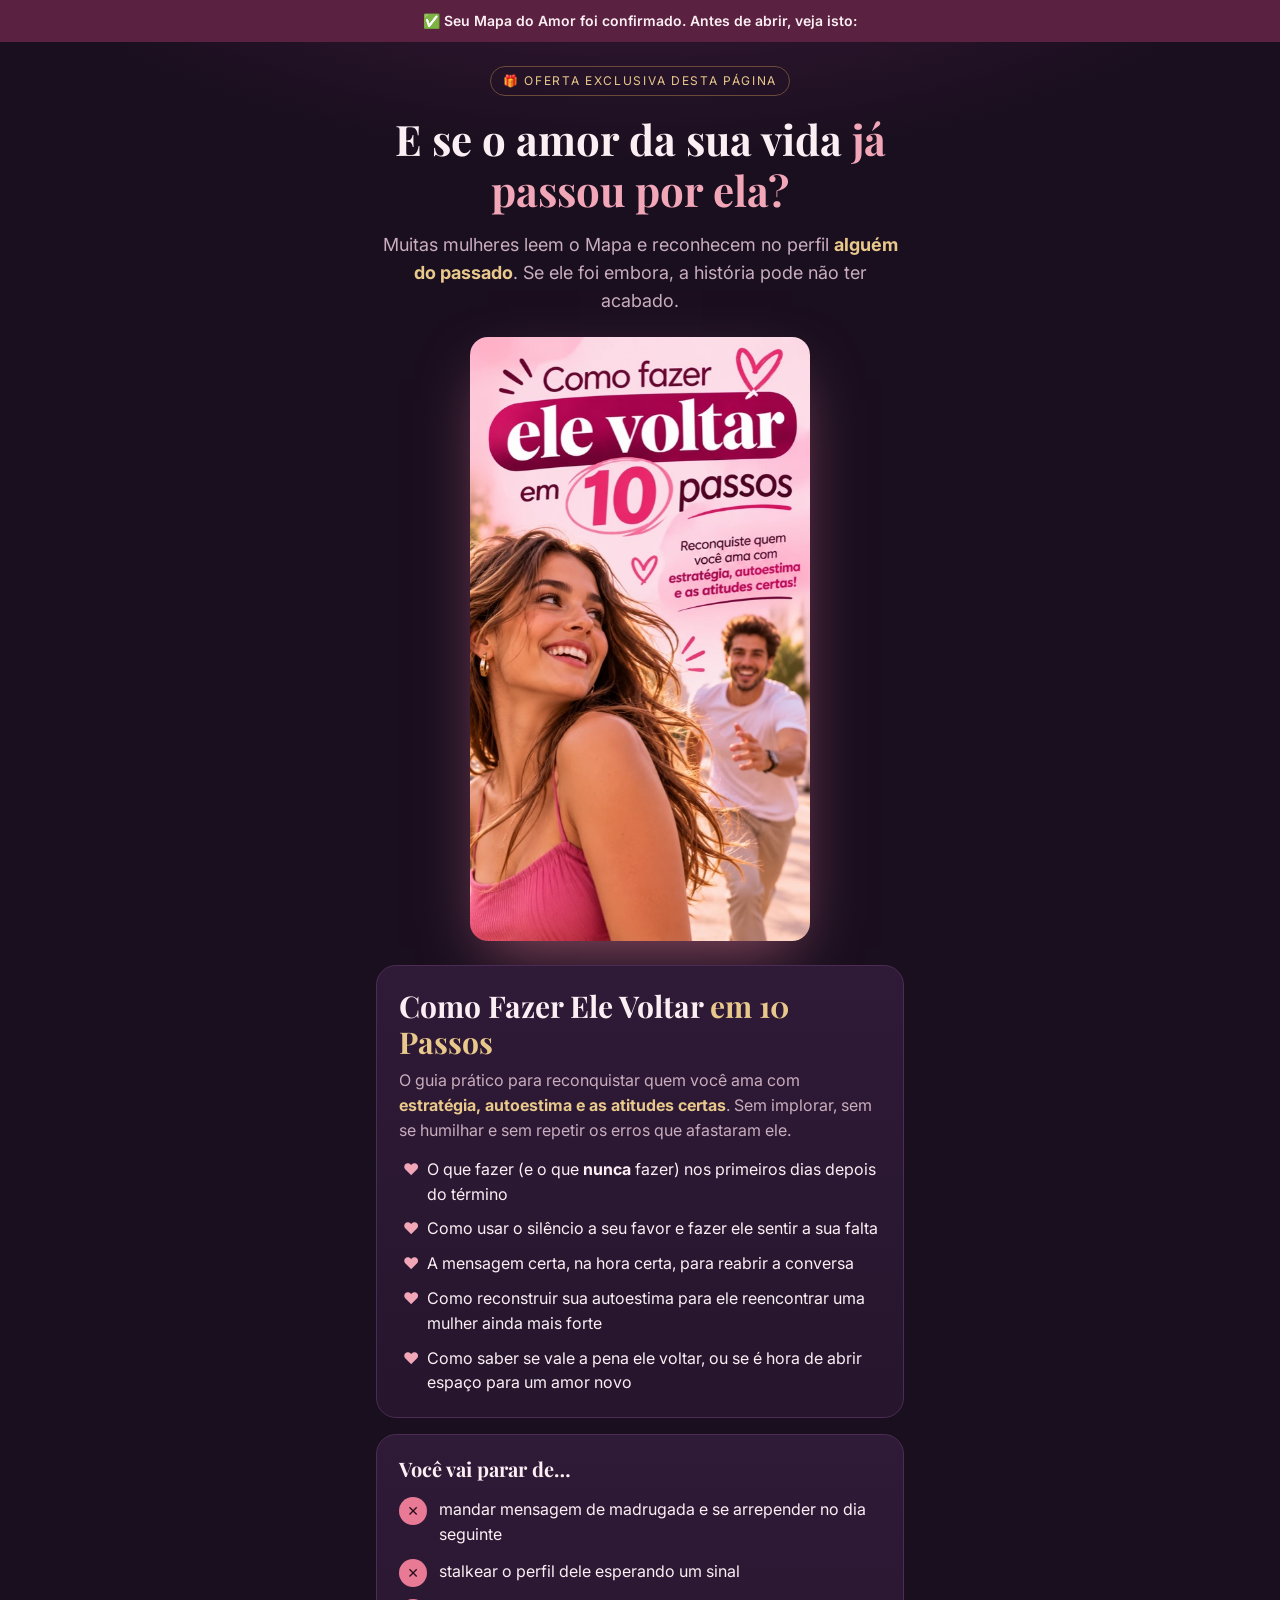
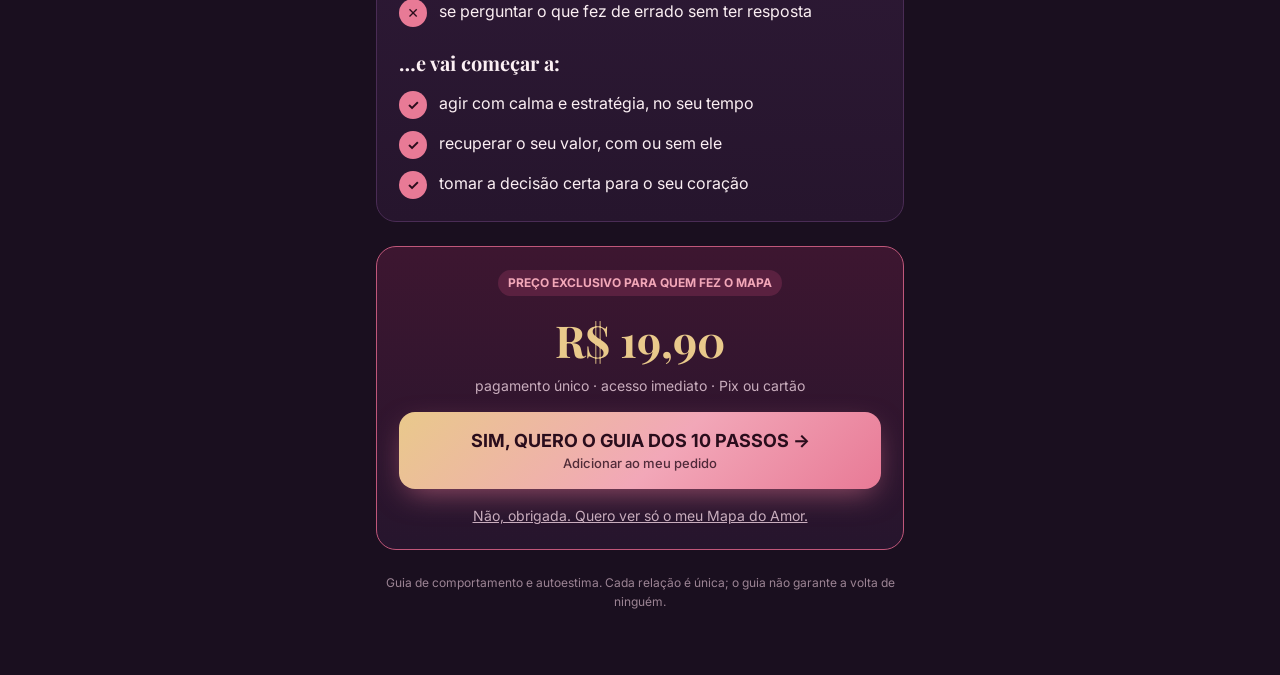
==== ele-voltar.html @ 4bc2d8f6 "Add files via upload" ====
<!doctype html>
<html lang="pt-BR">
<head>
<meta charset="utf-8">
<meta name="viewport" content="width=device-width,initial-scale=1">
<meta name="robots" content="noindex">
<title>Como Fazer Ele Voltar em 10 Passos</title>
<meta name="description" content="O guia prático para reconquistar quem você ama com estratégia, autoestima e as atitudes certas.">
<link rel="preconnect" href="https://fonts.googleapis.com"><link rel="preconnect" href="https://fonts.gstatic.com" crossorigin>
<link href="https://fonts.googleapis.com/css2?family=Inter:wght@400;500;600;700&family=Playfair+Display:wght@600;700&display=swap" rel="stylesheet">
<link rel="stylesheet" href="styles.css">
<style>
  .hero-img{display:block;width:100%;max-width:340px;margin:22px auto 0;border-radius:18px;box-shadow:0 24px 60px -18px rgba(232,122,150,.6)}
  .decline{display:block;text-align:center;margin-top:16px;font-size:14px;color:var(--mute);text-decoration:underline}
  .bar{background:#5a2140;color:var(--ink);text-align:center;font-size:14px;font-weight:600;padding:10px 16px}
  .step-n{display:inline-flex;align-items:center;justify-content:center;width:28px;height:28px;border-radius:50%;background:var(--rose2);color:#2a0d1c;font-weight:700;font-size:14px;flex:none}
  .passos{display:grid;gap:12px;margin-top:16px}
  .passos div{display:flex;gap:12px;align-items:flex-start;color:var(--ink)}
</style>
</head>
<body>
<div class="bar">✅ Seu Mapa do Amor foi confirmado. Antes de abrir, veja isto:</div>
<main class="wrap">

  <div class="center">
    <span class="kicker">🎁 Oferta exclusiva desta página</span>
    <h1 id="tit">E se o amor da sua vida <em>já passou por ela?</em></h1>
    <p class="mt16" style="font-size:18px">Muitas mulheres leem o Mapa e reconhecem no perfil <b class="gold">alguém do passado</b>. Se ele foi embora, a história pode não ter acabado.</p>
    <img class="hero-img" src="upsell-ele-voltar.jpg" alt="Capa do guia Como Fazer Ele Voltar em 10 Passos">
  </div>

  <div class="card mt24">
    <h2>Como Fazer Ele Voltar <span class="gold">em 10 Passos</span></h2>
    <p class="mt8">O guia prático para reconquistar quem você ama com <b class="gold">estratégia, autoestima e as atitudes certas</b>. Sem implorar, sem se humilhar e sem repetir os erros que afastaram ele.</p>
    <ul class="list">
      <li>O que fazer (e o que <b>nunca</b> fazer) nos primeiros dias depois do término</li>
      <li>Como usar o silêncio a seu favor e fazer ele sentir a sua falta</li>
      <li>A mensagem certa, na hora certa, para reabrir a conversa</li>
      <li>Como reconstruir sua autoestima para ele reencontrar uma mulher ainda mais forte</li>
      <li>Como saber se vale a pena ele voltar, ou se é hora de abrir espaço para um amor novo</li>
    </ul>
  </div>

  <div class="card mt16">
    <h3>Você vai parar de…</h3>
    <div class="passos">
      <div><span class="step-n">✕</span><span>mandar mensagem de madrugada e se arrepender no dia seguinte</span></div>
      <div><span class="step-n">✕</span><span>stalkear o perfil dele esperando um sinal</span></div>
      <div><span class="step-n">✕</span><span>se perguntar o que fez de errado sem ter resposta</span></div>
    </div>
    <h3 class="mt24">…e vai começar a:</h3>
    <div class="passos">
      <div><span class="step-n">✓</span><span>agir com calma e estratégia, no seu tempo</span></div>
      <div><span class="step-n">✓</span><span>recuperar o seu valor, com ou sem ele</span></div>
      <div><span class="step-n">✓</span><span>tomar a decisão certa para o seu coração</span></div>
    </div>
  </div>

  <div class="card mt24 center" style="border-color:#c0577a;background:linear-gradient(180deg,#3d1630,#26152d)">
    <p><span class="tag">PREÇO EXCLUSIVO PARA QUEM FEZ O MAPA</span></p>
    <div class="price"><b>R$ <span id="preco"></span></b></div>
    <p style="font-size:14px">pagamento único · acesso imediato · Pix ou cartão</p>
    <a id="cta" class="btn pulse mt16" style="text-decoration:none" rel="noopener">SIM, QUERO O GUIA DOS 10 PASSOS →<small>Adicionar ao meu pedido</small></a>
    <a class="decline" href="resultado.html">Não, obrigada. Quero ver só o meu Mapa do Amor.</a>
  </div>

  <p class="fine">Guia de comportamento e autoestima. Cada relação é única; o guia não garante a volta de ninguém.</p>
</main>
<script src="app.js"></script>
<script>
  document.getElementById('preco').textContent = CONFIG.UPSELL_PRECO;
  document.getElementById('cta').href = CONFIG.CHECKOUT_UPSELL ||
    'https://wa.me/' + CONFIG.WHATSAPP + '?text=' + encodeURIComponent('Oi! Fiz o Mapa do Amor e quero o guia Como Fazer Ele Voltar em 10 Passos.');
  if (!CONFIG.CHECKOUT_UPSELL) document.getElementById('cta').target = '_blank';
  const D = MA.le('mapa-amor');
  if (D && D.nome) {
    const pn = MA.primeiroNome(D.nome), st = (D.respostas || {}).status;
    document.getElementById('tit').innerHTML = ['termino','duvida'].includes(st)
      ? pn + ', e se o seu amor <em>já foi embora?</em>'
      : pn + ', e se o amor da sua vida <em>já passou por ela?</em>';
  }
</script>
</body>
</html>
---- styles.css ----
:root{color-scheme:dark;
  --bg:#1a0f1f; --bg2:#26152d; --card:#2f1a37; --line:#4a2c55;
  --rose:#f2a7b8; --rose2:#e87a96; --gold:#e9c98b; --ink:#fbeff3; --mute:#c9adbd;
  --ok:#7fd1a6;
}
*{box-sizing:border-box;margin:0;padding:0}
html,body{background:var(--bg);color:var(--ink);font-family:'Inter',system-ui,sans-serif;line-height:1.55}
body{background:radial-gradient(1200px 600px at 50% -200px,#4b1f45 0%,var(--bg) 60%) fixed}
.wrap{max-width:560px;margin:0 auto;padding:24px 16px 64px}
h1,h2,h3{font-family:'Playfair Display',Georgia,serif;font-weight:700;line-height:1.2}
h1{font-size:clamp(30px,7.5vw,42px)}
h2{font-size:clamp(24px,6vw,30px)}
h3{font-size:20px}
p{color:var(--mute)}
em{color:var(--rose);font-style:normal}
.gold{color:var(--gold)}
.kicker{display:inline-block;font-size:12px;letter-spacing:.14em;text-transform:uppercase;color:var(--gold);border:1px solid #6b4a3a;border-radius:99px;padding:5px 12px;margin-bottom:18px}
.center{text-align:center}
.mt8{margin-top:8px}.mt16{margin-top:16px}.mt24{margin-top:24px}.mt32{margin-top:32px}
.card{background:linear-gradient(180deg,var(--card),var(--bg2));border:1px solid var(--line);border-radius:20px;padding:22px}
.btn{display:block;width:100%;border:0;cursor:pointer;font:700 18px/1.2 'Inter',sans-serif;color:#2a0d1c;
  background:linear-gradient(135deg,var(--gold),var(--rose) 55%,var(--rose2));padding:18px 20px;border-radius:16px;
  box-shadow:0 10px 30px -8px rgba(232,122,150,.6);transition:transform .15s}
.btn:active{transform:scale(.98)}
.btn small{display:block;font-weight:500;font-size:13px;margin-top:4px;opacity:.8}
.pulse{animation:pulse 2.2s infinite}
@keyframes pulse{0%,100%{box-shadow:0 10px 30px -8px rgba(232,122,150,.6)}50%{box-shadow:0 10px 44px -4px rgba(242,167,184,.95)}}
.step{display:none;animation:fade .45s ease}
.step.on{display:block}
@keyframes fade{from{opacity:0;transform:translateY(8px)}to{opacity:1;transform:none}}
.progress{height:6px;background:var(--line);border-radius:9px;overflow:hidden;margin-bottom:22px}
.progress i{display:block;height:100%;width:0;background:linear-gradient(90deg,var(--gold),var(--rose2));transition:width .4s}
.opts{display:grid;gap:10px;margin-top:20px}
.opt{text-align:left;background:var(--bg2);border:1px solid var(--line);color:var(--ink);border-radius:14px;padding:16px;font:500 16px 'Inter',sans-serif;cursor:pointer}
.opt:hover,.opt:focus{border-color:var(--rose)}
.opt.sel{border-color:var(--rose);background:#3d1f45}
label{display:block;font-size:14px;color:var(--mute);margin:16px 0 6px}
input{width:100%;background:var(--bg);border:1px solid var(--line);color:var(--ink);border-radius:12px;padding:15px 14px;font:16px 'Inter',sans-serif}
input:focus{outline:none;border-color:var(--rose)}
.err{color:#ff9aa9;font-size:14px;margin-top:10px;min-height:1em}
.trust{display:flex;gap:14px;justify-content:center;flex-wrap:wrap;font-size:13px;color:var(--mute);margin-top:14px}
.big-letter{font-family:'Playfair Display',serif;font-size:96px;line-height:1;color:var(--gold);text-shadow:0 0 40px rgba(233,201,139,.45)}
.blur{filter:blur(6px);user-select:none;pointer-events:none}
.locked{position:relative;overflow:hidden;border-radius:16px}
.locked .veil{position:absolute;inset:0;display:flex;align-items:center;justify-content:center;flex-direction:column;gap:6px;
  background:linear-gradient(180deg,rgba(26,15,31,.15),rgba(26,15,31,.85));font-weight:600;color:var(--ink);text-align:center;padding:12px}
.list{list-style:none;display:grid;gap:10px;margin-top:14px}
.list li{padding-left:28px;position:relative;color:var(--ink)}
.list li:before{content:"♥";position:absolute;left:4px;color:var(--rose)}
.price{display:flex;align-items:baseline;gap:12px;justify-content:center;margin-top:10px}
.price s{color:var(--mute);font-size:18px}
.price b{font-size:44px;color:var(--gold);font-family:'Playfair Display',serif}
.tag{display:inline-block;background:#5a2140;color:var(--rose);font-size:12px;font-weight:700;padding:4px 10px;border-radius:99px}
.loader{width:84px;height:84px;margin:30px auto;border-radius:50%;border:3px solid var(--line);border-top-color:var(--rose);animation:spin 1s linear infinite}
@keyframes spin{to{transform:rotate(360deg)}}
.loadmsg{min-height:3em}
.chip{display:inline-block;border:1px solid var(--line);border-radius:99px;padding:6px 12px;margin:4px;font-size:14px;color:var(--ink)}
.fine{font-size:12px;color:#9c8494;margin-top:24px;text-align:center}
.fine a{color:#c9adbd}
.row{display:flex;gap:12px}.row>*{flex:1}
.portrait{display:block;width:100%;max-width:320px;margin:0 auto;border-radius:18px}
hr{border:0;border-top:1px solid var(--line);margin:24px 0}
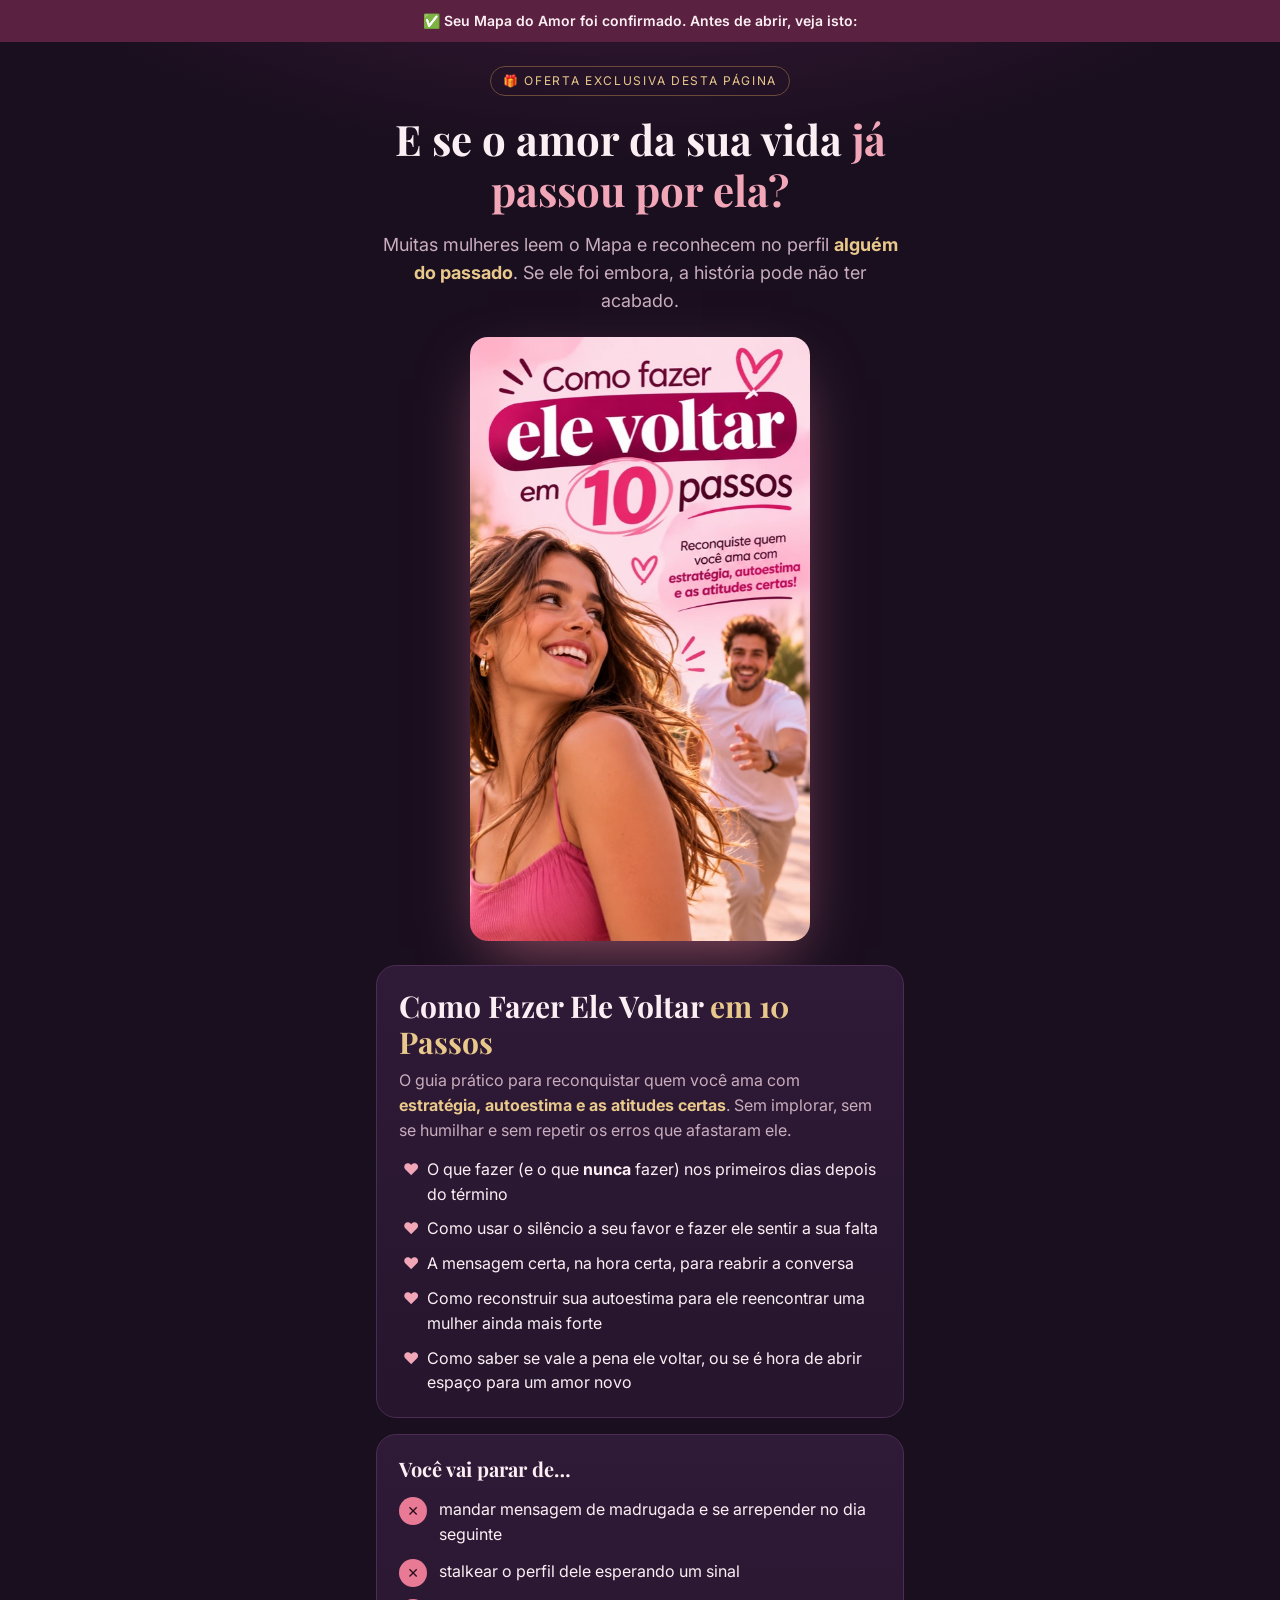
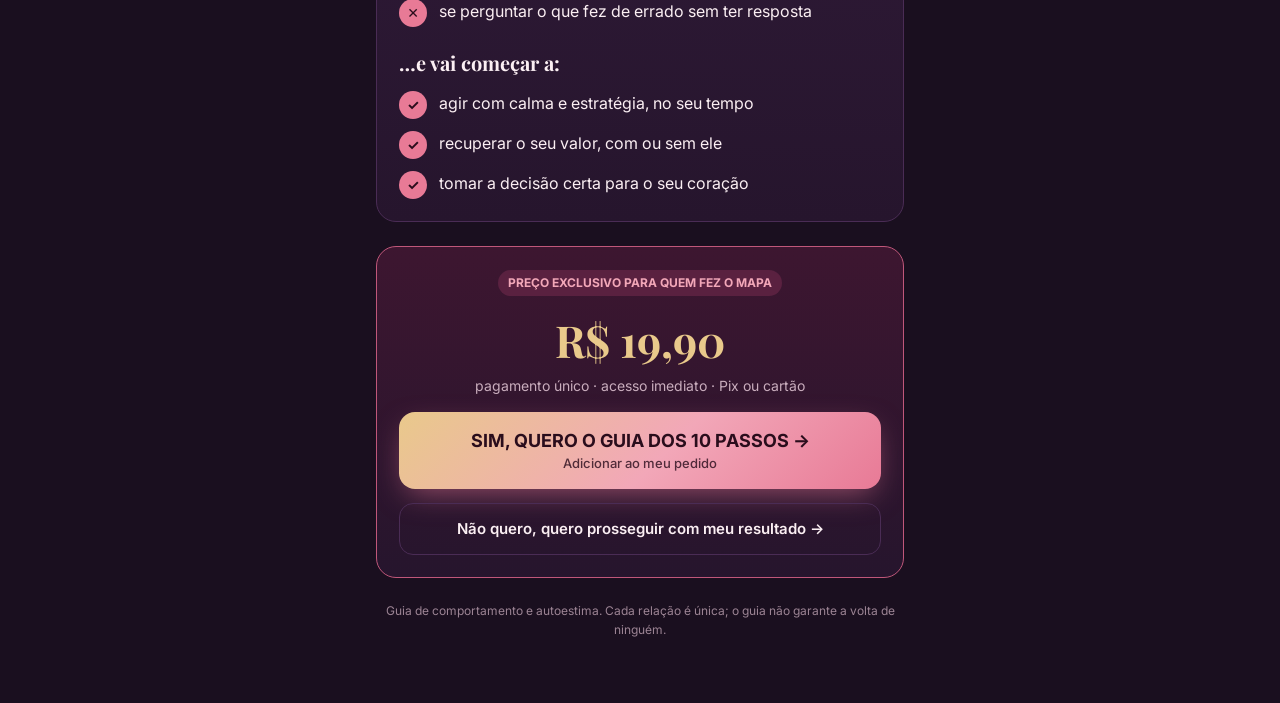
==== commit 9d865c9a: "Add files via upload" ====
--- a/ele-voltar.html
+++ b/ele-voltar.html
@@ -11,6 +11,8 @@
 <link rel="stylesheet" href="styles.css">
 <style>
   .hero-img{display:block;width:100%;max-width:340px;margin:22px auto 0;border-radius:18px;box-shadow:0 24px 60px -18px rgba(232,122,150,.6)}
+  .btn-nao{display:block;width:100%;margin-top:14px;padding:15px 18px;border:1px solid var(--line);border-radius:14px;background:transparent;color:var(--ink);font:600 15px/1.3 'Inter',sans-serif;text-align:center;text-decoration:none}
+  .btn-nao:hover,.btn-nao:focus{border-color:var(--rose)}
   .decline{display:block;text-align:center;margin-top:16px;font-size:14px;color:var(--mute);text-decoration:underline}
   .bar{background:#5a2140;color:var(--ink);text-align:center;font-size:14px;font-weight:600;padding:10px 16px}
   .step-n{display:inline-flex;align-items:center;justify-content:center;width:28px;height:28px;border-radius:50%;background:var(--rose2);color:#2a0d1c;font-weight:700;font-size:14px;flex:none}
@@ -61,7 +63,7 @@
     <div class="price"><b>R$ <span id="preco"></span></b></div>
     <p style="font-size:14px">pagamento único · acesso imediato · Pix ou cartão</p>
     <a id="cta" class="btn pulse mt16" style="text-decoration:none" rel="noopener">SIM, QUERO O GUIA DOS 10 PASSOS →<small>Adicionar ao meu pedido</small></a>
-    <a class="decline" href="resultado.html">Não, obrigada. Quero ver só o meu Mapa do Amor.</a>
+    <a class="btn-nao" href="resultado.html">Não quero, quero prosseguir com meu resultado →</a>
   </div>
 
   <p class="fine">Guia de comportamento e autoestima. Cada relação é única; o guia não garante a volta de ninguém.</p>
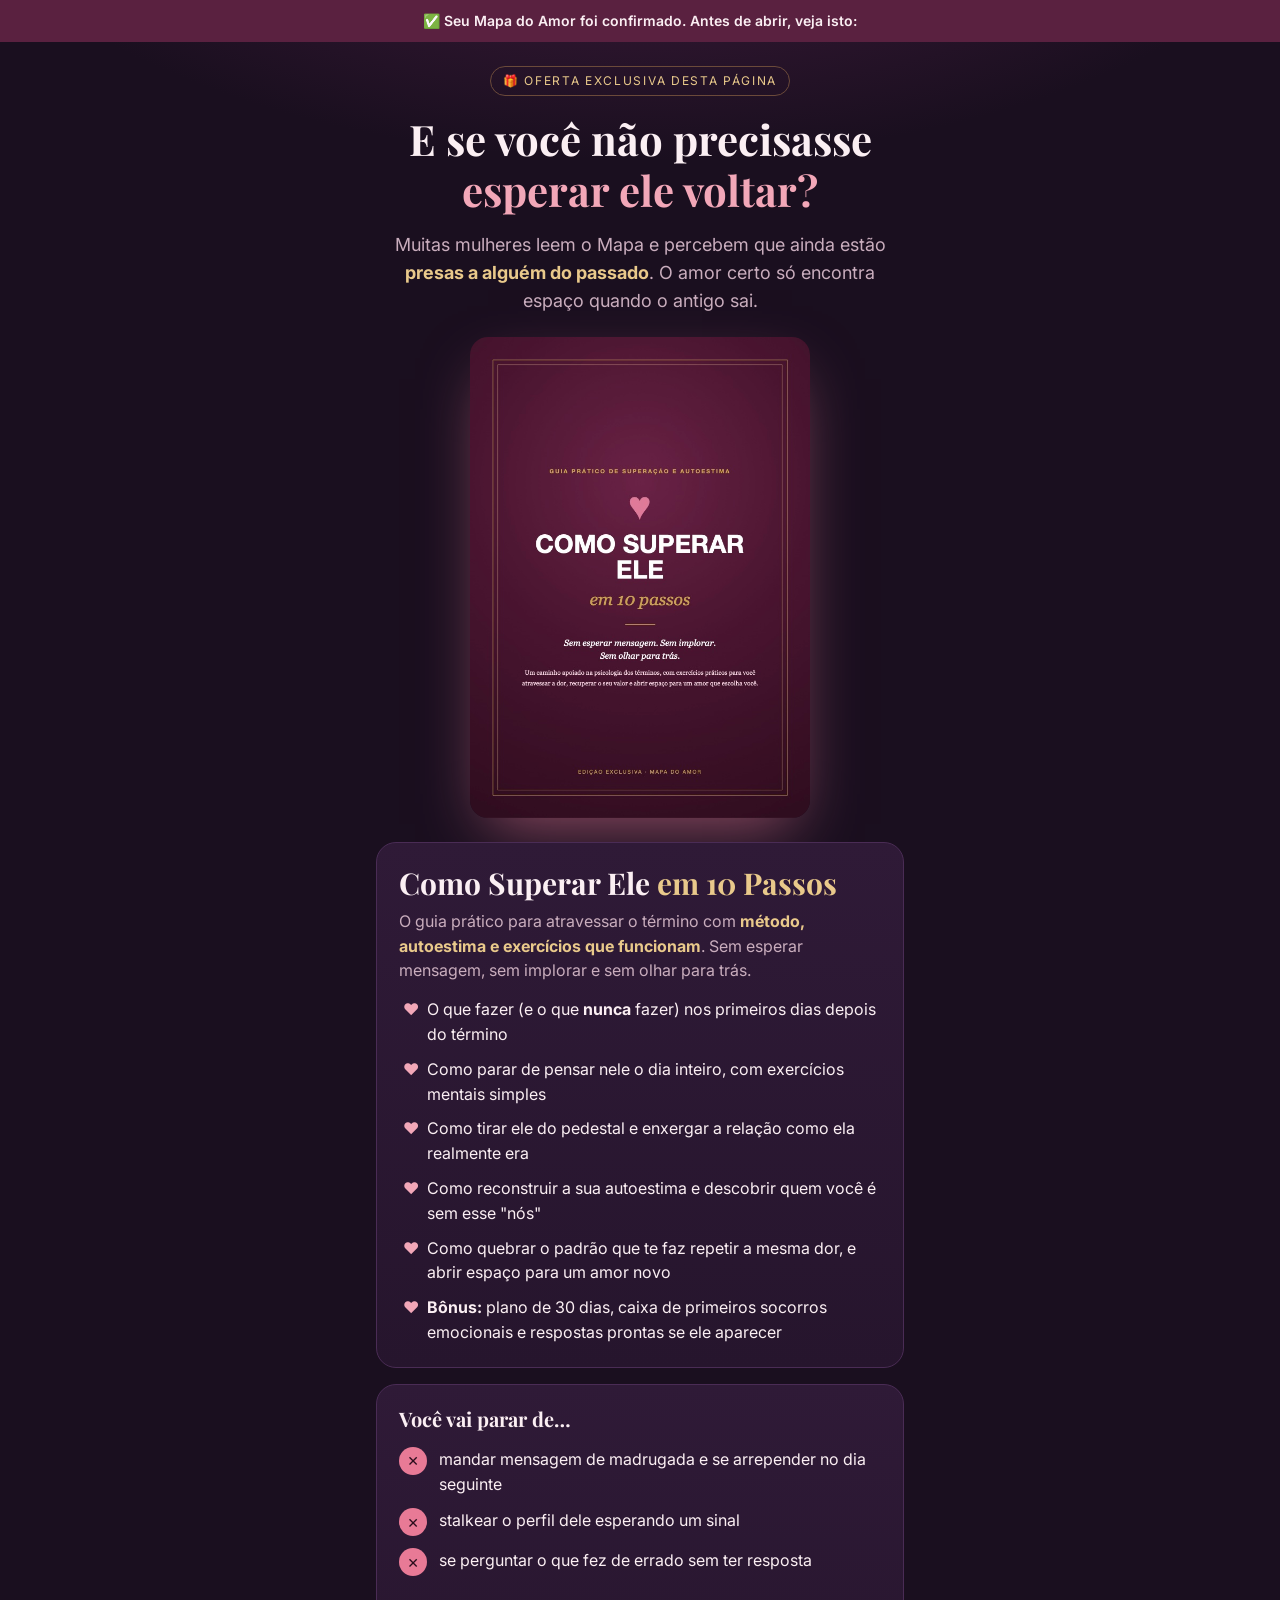
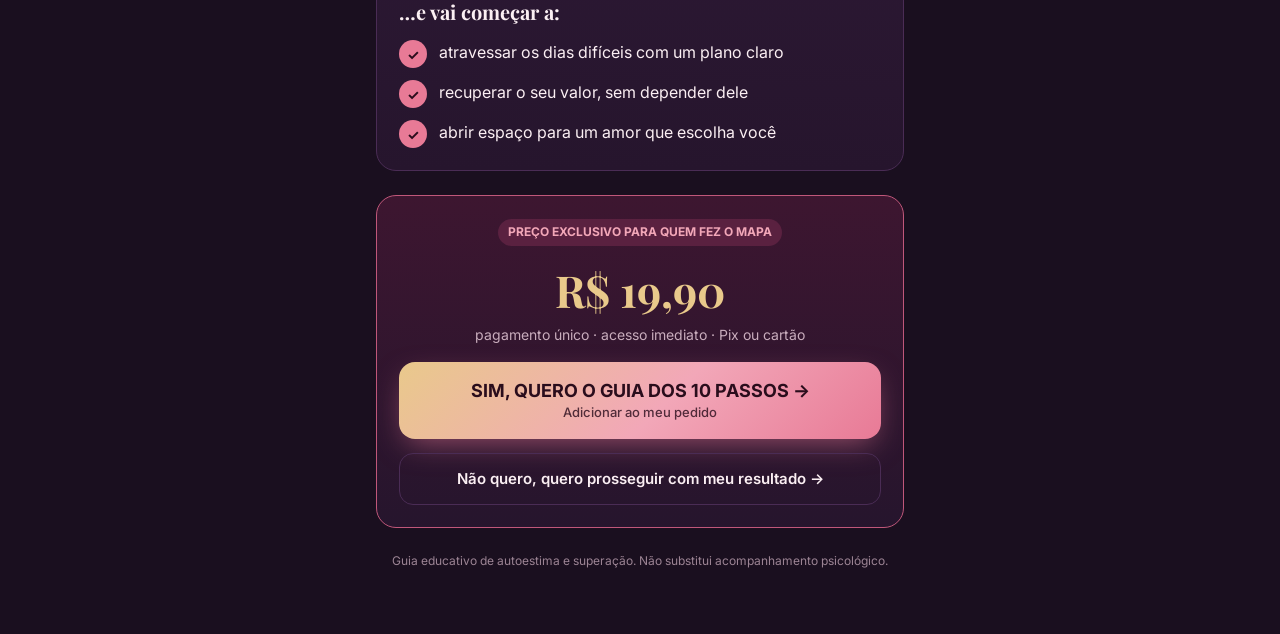
==== commit 2e5e8dc7: "Add files via upload" ====
--- a/ele-voltar.html
+++ b/ele-voltar.html
@@ -4,8 +4,8 @@
 <meta charset="utf-8">
 <meta name="viewport" content="width=device-width,initial-scale=1">
 <meta name="robots" content="noindex">
-<title>Como Fazer Ele Voltar em 10 Passos</title>
-<meta name="description" content="O guia prático para reconquistar quem você ama com estratégia, autoestima e as atitudes certas.">
+<title>Como Superar Ele em 10 Passos</title>
+<meta name="description" content="O guia prático para atravessar o término, recuperar o seu valor e seguir em frente.">
 <link rel="preconnect" href="https://fonts.googleapis.com"><link rel="preconnect" href="https://fonts.gstatic.com" crossorigin>
 <link href="https://fonts.googleapis.com/css2?family=Inter:wght@400;500;600;700&family=Playfair+Display:wght@600;700&display=swap" rel="stylesheet">
 <link rel="stylesheet" href="styles.css">
@@ -26,20 +26,21 @@
 
   <div class="center">
     <span class="kicker">🎁 Oferta exclusiva desta página</span>
-    <h1 id="tit">E se o amor da sua vida <em>já passou por ela?</em></h1>
-    <p class="mt16" style="font-size:18px">Muitas mulheres leem o Mapa e reconhecem no perfil <b class="gold">alguém do passado</b>. Se ele foi embora, a história pode não ter acabado.</p>
-    <img class="hero-img" src="upsell-ele-voltar.jpg" alt="Capa do guia Como Fazer Ele Voltar em 10 Passos">
+    <h1 id="tit">E se você não precisasse <em>esperar ele voltar?</em></h1>
+    <p class="mt16" style="font-size:18px">Muitas mulheres leem o Mapa e percebem que ainda estão <b class="gold">presas a alguém do passado</b>. O amor certo só encontra espaço quando o antigo sai.</p>
+    <img class="hero-img" src="capa-superar.jpg" alt="Capa do guia Como Superar Ele em 10 Passos">
   </div>
 
   <div class="card mt24">
-    <h2>Como Fazer Ele Voltar <span class="gold">em 10 Passos</span></h2>
-    <p class="mt8">O guia prático para reconquistar quem você ama com <b class="gold">estratégia, autoestima e as atitudes certas</b>. Sem implorar, sem se humilhar e sem repetir os erros que afastaram ele.</p>
+    <h2>Como Superar Ele <span class="gold">em 10 Passos</span></h2>
+    <p class="mt8">O guia prático para atravessar o término com <b class="gold">método, autoestima e exercícios que funcionam</b>. Sem esperar mensagem, sem implorar e sem olhar para trás.</p>
     <ul class="list">
       <li>O que fazer (e o que <b>nunca</b> fazer) nos primeiros dias depois do término</li>
-      <li>Como usar o silêncio a seu favor e fazer ele sentir a sua falta</li>
-      <li>A mensagem certa, na hora certa, para reabrir a conversa</li>
-      <li>Como reconstruir sua autoestima para ele reencontrar uma mulher ainda mais forte</li>
-      <li>Como saber se vale a pena ele voltar, ou se é hora de abrir espaço para um amor novo</li>
+      <li>Como parar de pensar nele o dia inteiro, com exercícios mentais simples</li>
+      <li>Como tirar ele do pedestal e enxergar a relação como ela realmente era</li>
+      <li>Como reconstruir a sua autoestima e descobrir quem você é sem esse "nós"</li>
+      <li>Como quebrar o padrão que te faz repetir a mesma dor, e abrir espaço para um amor novo</li>
+      <li><b>Bônus:</b> plano de 30 dias, caixa de primeiros socorros emocionais e respostas prontas se ele aparecer</li>
     </ul>
   </div>
 
@@ -52,9 +53,9 @@
     </div>
     <h3 class="mt24">…e vai começar a:</h3>
     <div class="passos">
-      <div><span class="step-n">✓</span><span>agir com calma e estratégia, no seu tempo</span></div>
-      <div><span class="step-n">✓</span><span>recuperar o seu valor, com ou sem ele</span></div>
-      <div><span class="step-n">✓</span><span>tomar a decisão certa para o seu coração</span></div>
+      <div><span class="step-n">✓</span><span>atravessar os dias difíceis com um plano claro</span></div>
+      <div><span class="step-n">✓</span><span>recuperar o seu valor, sem depender dele</span></div>
+      <div><span class="step-n">✓</span><span>abrir espaço para um amor que escolha você</span></div>
     </div>
   </div>
 
@@ -66,20 +67,20 @@
     <a class="btn-nao" href="resultado.html">Não quero, quero prosseguir com meu resultado →</a>
   </div>
 
-  <p class="fine">Guia de comportamento e autoestima. Cada relação é única; o guia não garante a volta de ninguém.</p>
+  <p class="fine">Guia educativo de autoestima e superação. Não substitui acompanhamento psicológico.</p>
 </main>
 <script src="app.js"></script>
 <script>
   document.getElementById('preco').textContent = CONFIG.UPSELL_PRECO;
   document.getElementById('cta').href = CONFIG.CHECKOUT_UPSELL ||
-    'https://wa.me/' + CONFIG.WHATSAPP + '?text=' + encodeURIComponent('Oi! Fiz o Mapa do Amor e quero o guia Como Fazer Ele Voltar em 10 Passos.');
+    'https://wa.me/' + CONFIG.WHATSAPP + '?text=' + encodeURIComponent('Oi! Fiz o Mapa do Amor e quero o guia Como Superar Ele em 10 Passos.');
   if (!CONFIG.CHECKOUT_UPSELL) document.getElementById('cta').target = '_blank';
   const D = MA.le('mapa-amor');
   if (D && D.nome) {
     const pn = MA.primeiroNome(D.nome), st = (D.respostas || {}).status;
     document.getElementById('tit').innerHTML = ['termino','duvida'].includes(st)
-      ? pn + ', e se o seu amor <em>já foi embora?</em>'
-      : pn + ', e se o amor da sua vida <em>já passou por ela?</em>';
+      ? pn + ', e se você não precisasse <em>esperar ele voltar?</em>'
+      : pn + ', e se você pudesse <em>soltar o passado de vez?</em>';
   }
 </script>
 </body>
